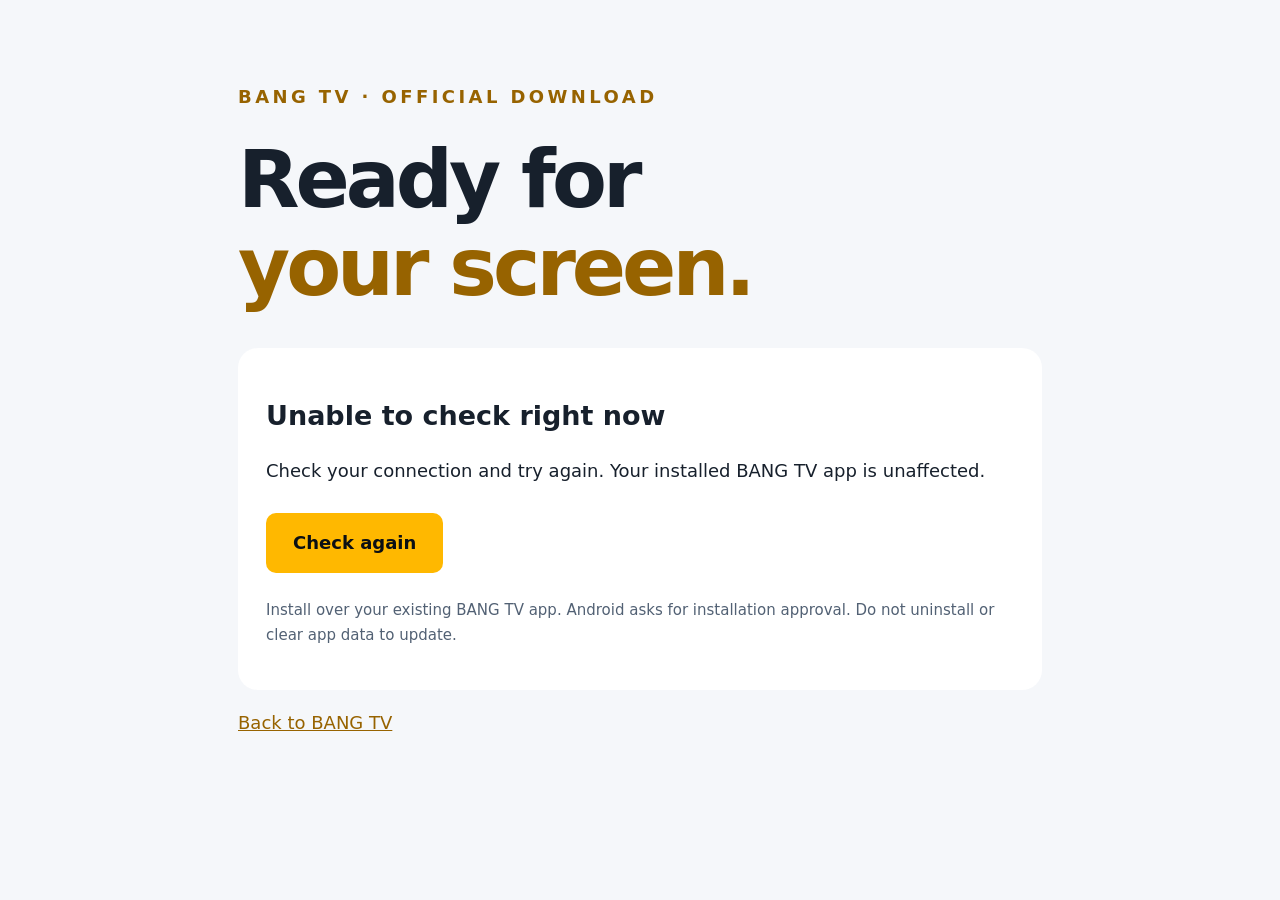
==== download/index.html @ d8cdfb1e "Establish public download site and honest pending-release manifest" ====
<!doctype html>
<html lang="en"><head><meta charset="utf-8"><meta name="viewport" content="width=device-width,initial-scale=1"><title>Download BANG TV</title><link rel="stylesheet" href="../style.css"><script src="../download.js" defer></script></head>
<body><main><p class="eyebrow">BANG TV · OFFICIAL DOWNLOAD</p><h1>Ready for<br><span>your screen.</span></h1><section aria-live="polite"><h2 id="status">Checking release availability…</h2><p id="details">Please wait while we check the official release channel.</p><a id="download" class="button" hidden>Download APK</a><pre id="notes" hidden></pre><button id="retry" class="button" type="button">Check again</button><p class="quiet">Install over your existing BANG TV app. Android asks for installation approval. Do not uninstall or clear app data to update.</p></section><p><a href="../">Back to BANG TV</a></p></main></body></html>
---- style.css ----
:root{color-scheme:dark;--bg:#0b0f14;--panel:#161d27;--text:#f5f3ee;--muted:#a8b3c2;--amber:#ffb800}*{box-sizing:border-box}body{margin:0;background:var(--bg);color:var(--text);font:18px/1.65 system-ui,sans-serif}main{max-width:860px;margin:auto;padding:64px 28px}.eyebrow{font-weight:900;letter-spacing:.19em;color:var(--amber)}h1{font-size:clamp(42px,8vw,80px);line-height:1.1;letter-spacing:-.05em;margin:24px 0}h1 span{color:var(--amber)}h2{font-size:27px;line-height:1.3}.lead{font-size:22px;color:var(--muted);max-width:610px}section{background:var(--panel);border-radius:20px;padding:28px;margin-top:36px}a{color:var(--amber)}.button{display:inline-block;border:2px solid transparent;border-radius:10px;background:var(--amber);color:#0b0f14;text-decoration:none;padding:13px 25px;font-weight:750;margin:10px 0}a:focus-visible,button:focus-visible{outline:4px solid var(--text);outline-offset:5px}.quiet,footer{font-size:15px;color:var(--muted)}footer{margin-top:40px}button{font:inherit;cursor:pointer}pre{white-space:pre-wrap;overflow-wrap:anywhere;font:inherit}[hidden]{display:none!important}@media(prefers-color-scheme:light){:root{color-scheme:light;--bg:#f5f7fa;--panel:#fff;--text:#17202c;--muted:#526174}a:not(.button),.eyebrow,h1 span{color:#976300}}
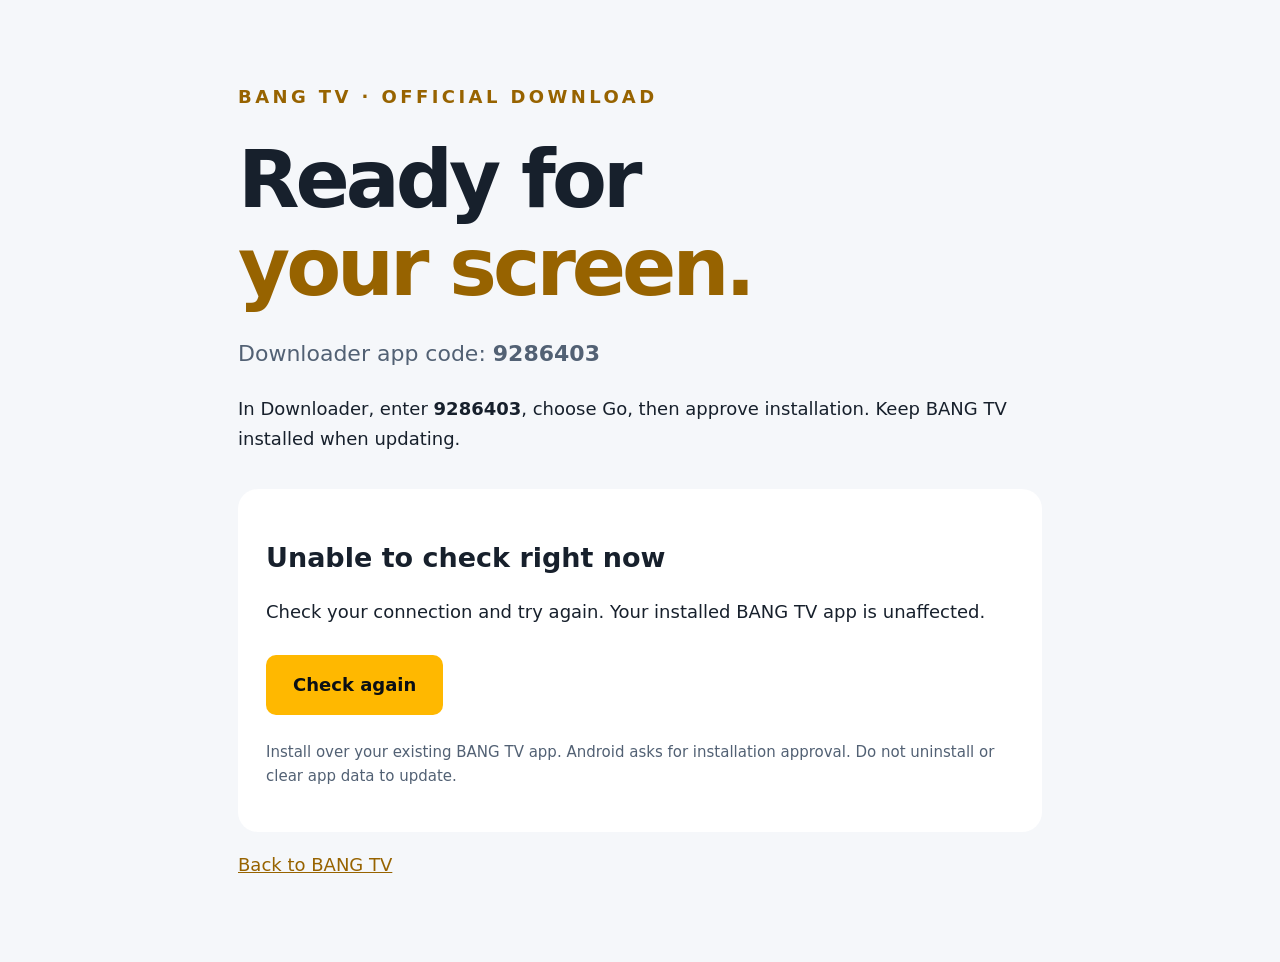
==== commit 10c40af7: "Publish verified permanent Downloader code 9286403 and installation steps" ====
--- a/download/index.html
+++ b/download/index.html
@@ -1,3 +1,3 @@
 <!doctype html>
 <html lang="en"><head><meta charset="utf-8"><meta name="viewport" content="width=device-width,initial-scale=1"><title>Download BANG TV</title><link rel="stylesheet" href="../style.css"><script src="../download.js" defer></script></head>
-<body><main><p class="eyebrow">BANG TV · OFFICIAL DOWNLOAD</p><h1>Ready for<br><span>your screen.</span></h1><section aria-live="polite"><h2 id="status">Checking release availability…</h2><p id="details">Please wait while we check the official release channel.</p><a id="download" class="button" hidden>Download APK</a><pre id="notes" hidden></pre><button id="retry" class="button" type="button">Check again</button><p class="quiet">Install over your existing BANG TV app. Android asks for installation approval. Do not uninstall or clear app data to update.</p></section><p><a href="../">Back to BANG TV</a></p></main></body></html>
+<body><main><p class="eyebrow">BANG TV · OFFICIAL DOWNLOAD</p><h1>Ready for<br><span>your screen.</span></h1><p class="lead">Downloader app code: <strong>9286403</strong></p><p>In Downloader, enter <strong>9286403</strong>, choose Go, then approve installation. Keep BANG TV installed when updating.</p><section aria-live="polite"><h2 id="status">Checking release availability…</h2><p id="details">Please wait while we check the official release channel.</p><a id="download" class="button" hidden>Download APK</a><pre id="notes" hidden></pre><button id="retry" class="button" type="button">Check again</button><p class="quiet">Install over your existing BANG TV app. Android asks for installation approval. Do not uninstall or clear app data to update.</p></section><p><a href="../">Back to BANG TV</a></p></main></body></html>
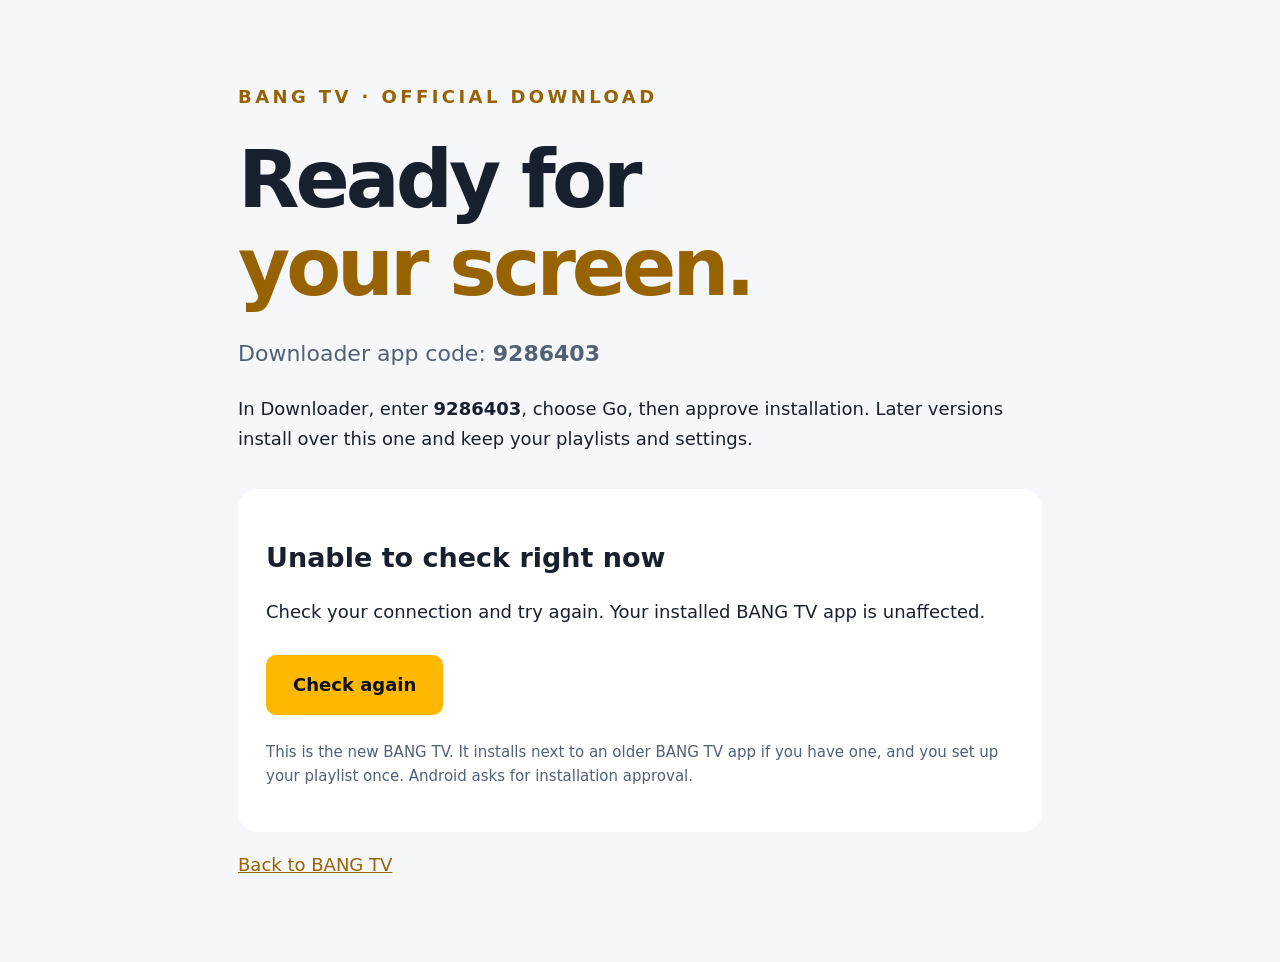
==== commit 82344599: "Serve the new BANG TV (tv.bang.next) from this channel from 1.0.0 Owner decision 2026-11-25: Downloa" ====
--- a/download/index.html
+++ b/download/index.html
@@ -1,3 +1,3 @@
 <!doctype html>
 <html lang="en"><head><meta charset="utf-8"><meta name="viewport" content="width=device-width,initial-scale=1"><title>Download BANG TV</title><link rel="stylesheet" href="../style.css"><script src="../download.js" defer></script></head>
-<body><main><p class="eyebrow">BANG TV · OFFICIAL DOWNLOAD</p><h1>Ready for<br><span>your screen.</span></h1><p class="lead">Downloader app code: <strong>9286403</strong></p><p>In Downloader, enter <strong>9286403</strong>, choose Go, then approve installation. Keep BANG TV installed when updating.</p><section aria-live="polite"><h2 id="status">Checking release availability…</h2><p id="details">Please wait while we check the official release channel.</p><a id="download" class="button" hidden>Download APK</a><pre id="notes" hidden></pre><button id="retry" class="button" type="button">Check again</button><p class="quiet">Install over your existing BANG TV app. Android asks for installation approval. Do not uninstall or clear app data to update.</p></section><p><a href="../">Back to BANG TV</a></p></main></body></html>
+<body><main><p class="eyebrow">BANG TV · OFFICIAL DOWNLOAD</p><h1>Ready for<br><span>your screen.</span></h1><p class="lead">Downloader app code: <strong>9286403</strong></p><p>In Downloader, enter <strong>9286403</strong>, choose Go, then approve installation. Later versions install over this one and keep your playlists and settings.</p><section aria-live="polite"><h2 id="status">Checking release availability…</h2><p id="details">Please wait while we check the official release channel.</p><a id="download" class="button" hidden>Download APK</a><pre id="notes" hidden></pre><button id="retry" class="button" type="button">Check again</button><p class="quiet">This is the new BANG TV. It installs next to an older BANG TV app if you have one, and you set up your playlist once. Android asks for installation approval.</p></section><p><a href="../">Back to BANG TV</a></p></main></body></html>
